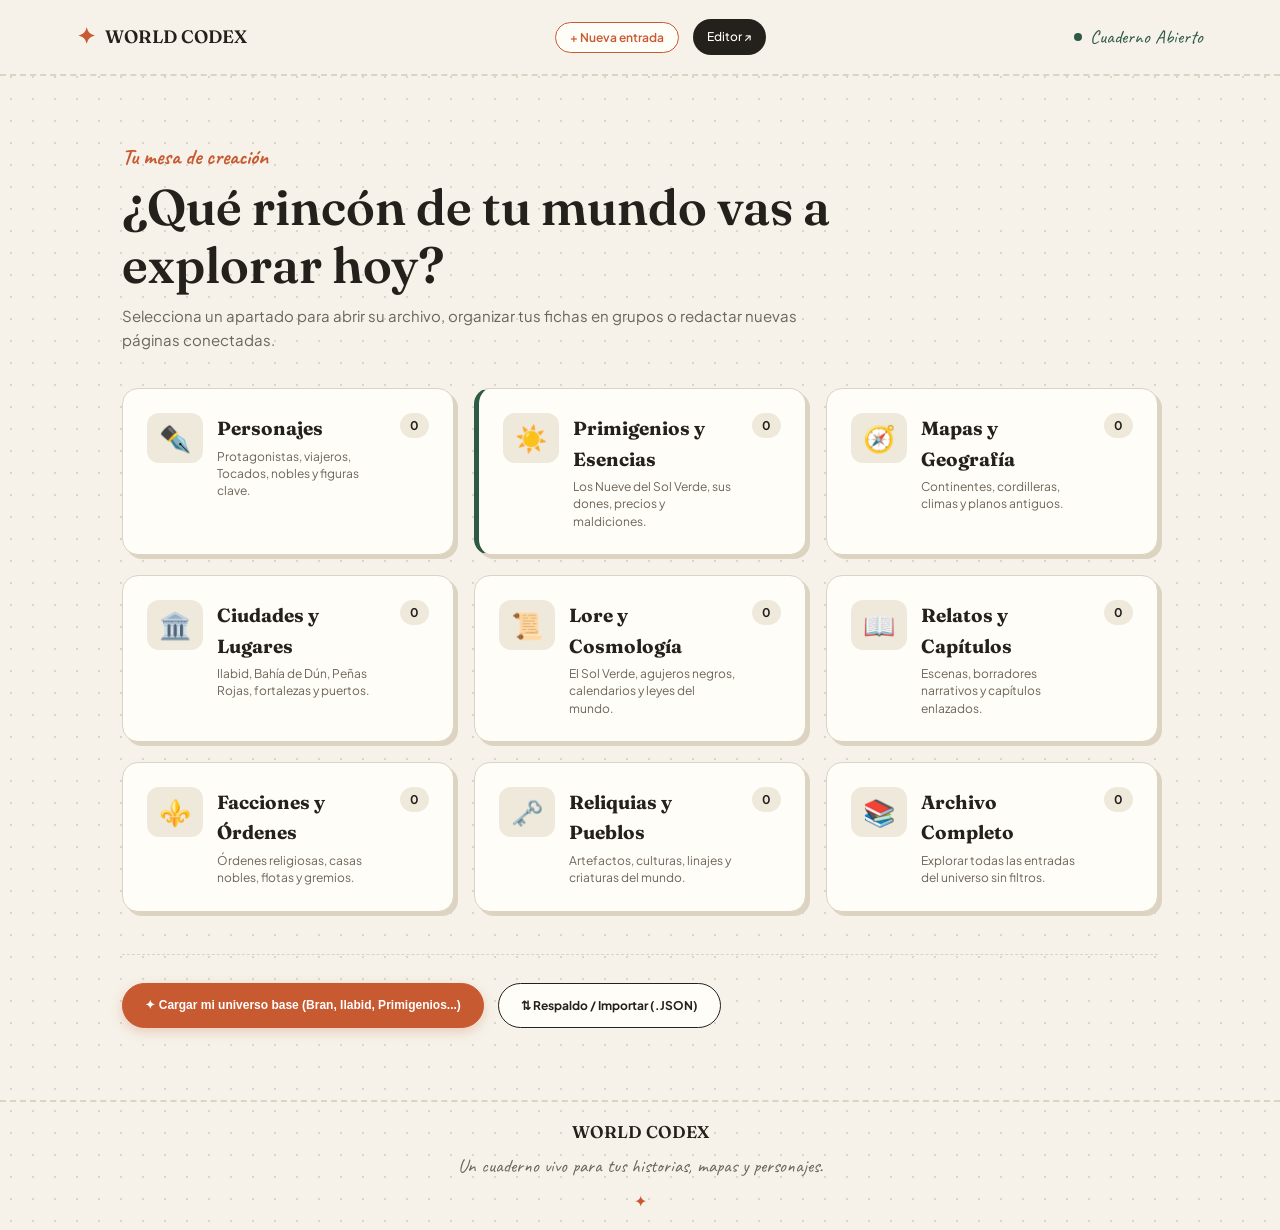
==== index.html @ 161c66da "Add files via upload" ====
<!DOCTYPE html>
<html lang="es">
<head>
    <meta charset="UTF-8">
    <meta name="viewport" content="width=device-width, initial-scale=1.0">
    <title>World Codex | Cuaderno de Mundos e Historias</title>
    <link rel="stylesheet" href="style.css">
</head>
<body>

    <div class="app-container">

        <header class="navbar">
            <a href="index.html" class="brand">
                <span class="brand-icon">✦</span>
                <span>WORLD CODEX</span>
            </a>

            <nav class="nav-links">
                <button type="button" id="global-new-entry-btn" class="nav-new-btn">+ Nueva entrada</button>
                <a href="admin.html" class="nav-admin-link">Editor ↗</a>
            </nav>

            <div class="career-status">
                <span class="status-dot"></span>
                Cuaderno Abierto
            </div>
        </header>

        <main>
            <section class="portal-section portal-standalone">
                <div class="portal-header">
                    <span class="section-overline">Tu mesa de creación</span>
                    <h1>¿Qué rincón de tu mundo vas a explorar hoy?</h1>
                    <p>Selecciona un apartado para abrir su archivo, organizar tus fichas en grupos o redactar nuevas páginas conectadas.</p>
                </div>

                <div class="portal-grid">
                    <a href="section.html?type=PERSONAJE" class="portal-card">
                        <span class="portal-icon">✒️</span>
                        <div class="portal-card-text">
                            <h3>Personajes</h3>
                            <p>Protagonistas, viajeros, Tocados, nobles y figuras clave.</p>
                        </div>
                        <span class="portal-count" id="count-PERSONAJE">0</span>
                    </a>

                    <a href="section.html?type=PRIMIGENIO" class="portal-card portal-card-cosmic">
                        <span class="portal-icon">☀️</span>
                        <div class="portal-card-text">
                            <h3>Primigenios y Esencias</h3>
                            <p>Los Nueve del Sol Verde, sus dones, precios y maldiciones.</p>
                        </div>
                        <span class="portal-count" id="count-PRIMIGENIO">0</span>
                    </a>

                    <a href="section.html?type=MAPA" class="portal-card">
                        <span class="portal-icon">🧭</span>
                        <div class="portal-card-text">
                            <h3>Mapas y Geografía</h3>
                            <p>Continentes, cordilleras, climas y planos antiguos.</p>
                        </div>
                        <span class="portal-count" id="count-MAPA">0</span>
                    </a>

                    <a href="section.html?type=CIUDAD" class="portal-card">
                        <span class="portal-icon">🏛️</span>
                        <div class="portal-card-text">
                            <h3>Ciudades y Lugares</h3>
                            <p>Ilabid, Bahía de Dún, Peñas Rojas, fortalezas y puertos.</p>
                        </div>
                        <span class="portal-count" id="count-CIUDAD">0</span>
                    </a>

                    <a href="section.html?type=LORE" class="portal-card">
                        <span class="portal-icon">📜</span>
                        <div class="portal-card-text">
                            <h3>Lore y Cosmología</h3>
                            <p>El Sol Verde, agujeros negros, calendarios y leyes del mundo.</p>
                        </div>
                        <span class="portal-count" id="count-LORE">0</span>
                    </a>

                    <a href="section.html?type=RELATO" class="portal-card">
                        <span class="portal-icon">📖</span>
                        <div class="portal-card-text">
                            <h3>Relatos y Capítulos</h3>
                            <p>Escenas, borradores narrativos y capítulos enlazados.</p>
                        </div>
                        <span class="portal-count" id="count-RELATO">0</span>
                    </a>

                    <a href="section.html?type=FACCION" class="portal-card">
                        <span class="portal-icon">⚜️</span>
                        <div class="portal-card-text">
                            <h3>Facciones y Órdenes</h3>
                            <p>Órdenes religiosas, casas nobles, flotas y gremios.</p>
                        </div>
                        <span class="portal-count" id="count-FACCION">0</span>
                    </a>

                    <a href="section.html?type=RELIQUIA" class="portal-card">
                        <span class="portal-icon">🗝️</span>
                        <div class="portal-card-text">
                            <h3>Reliquias y Pueblos</h3>
                            <p>Artefactos, culturas, linajes y criaturas del mundo.</p>
                        </div>
                        <span class="portal-count" id="count-RELIQUIA">0</span>
                    </a>

                    <a href="section.html?type=ALL" class="portal-card">
                        <span class="portal-icon">📚</span>
                        <div class="portal-card-text">
                            <h3>Archivo Completo</h3>
                            <p>Explorar todas las entradas del universo sin filtros.</p>
                        </div>
                        <span class="portal-count" id="count-ALL">0</span>
                    </a>
                </div>

                <!-- ACCIONES RÁPIDAS DEL PORTAL -->
                <div class="portal-footer-actions">
                    <button type="button" id="portal-demo-btn" class="primary-button">✦ Cargar mi universo base (Bran, Ilabid, Primigenios...)</button>
                    <a href="admin.html?tab=backup" class="secondary-button">⇅ Respaldo / Importar (.JSON)</a>
                </div>
            </section>
        </main>

        <div id="save-message" class="save-message" role="status" aria-live="polite"></div>

        <footer class="footer">
            <div class="footer-brand">WORLD CODEX</div>
            <p>Un cuaderno vivo para tus historias, mapas y personajes.</p>
            <span class="footer-symbol">✦</span>
        </footer>

    </div>

    <script src="script.js"></script>
</body>
</html>
---- style.css ----
/* =========================================
   WORLD CODEX — MULTIPAGE FIELD NOTEBOOK
========================================= */

@import url('https://fonts.googleapis.com/css2?family=Caveat:wght@500;700&family=Fraunces:ital,opsz,wght@0,9..144,400;0,9..144,600;1,9..144,400&family=Plus+Jakarta+Sans:wght@400;500;600;700&display=swap');

:root {
    --bg-paper: #f6f2e9;
    --bg-dot: rgba(44, 39, 32, 0.14);
    --surface: #fffdf8;
    --surface-alt: #efe9dc;
    --ink: #24201b;
    --muted: #6c6459;
    --accent: #c85a32;
    --accent-soft: #f5dfd5;
    --forest: #2e5a44;
    --ochre: #d99b26;
    --border: #dcd3c1;
    --shadow-soft: 0 8px 24px rgba(36, 32, 27, 0.06);
    --shadow-card: 4px 4px 0px #dcd3c1;
}

* { margin: 0; padding: 0; box-sizing: border-box; }
html { scroll-behavior: smooth; }

body {
    background-color: var(--bg-paper);
    background-image: radial-gradient(var(--bg-dot) 1.2px, transparent 1.2px);
    background-size: 22px 22px;
    color: var(--ink);
    font-family: 'Plus Jakarta Sans', sans-serif;
    line-height: 1.6;
}

a { text-decoration: none; color: inherit; }
.app-container { width: 100%; min-height: 100vh; display: flex; flex-direction: column; }
main { flex: 1; }

/* WIKI LINKS */
.wiki-link {
    display: inline-flex;
    align-items: center;
    gap: 3px;
    color: var(--accent);
    background: var(--accent-soft);
    border-bottom: 1.5px solid var(--accent);
    padding: 0 6px;
    border-radius: 5px;
    font-weight: 600;
    cursor: pointer;
    transition: all 0.18s ease;
    font-family: inherit;
    font-size: inherit;
}
.wiki-link:hover { background: var(--accent); color: #ffffff; transform: translateY(-1px); }
.wiki-link-new { color: var(--forest); background: rgba(46, 90, 68, 0.1); border-bottom: 1.5px dashed var(--forest); }
.wiki-link-new:hover { background: var(--forest); color: #ffffff; }

/* NAVIGATION */
.navbar {
    min-height: 76px;
    padding: 12px 6%;
    display: flex;
    align-items: center;
    justify-content: space-between;
    border-bottom: 2px dashed var(--border);
    background: rgba(246, 242, 233, 0.95);
    backdrop-filter: blur(6px);
    position: sticky;
    top: 0;
    z-index: 100;
}
.brand { display: flex; align-items: center; gap: 10px; font-family: 'Fraunces', serif; font-size: 18px; font-weight: 600; color: var(--ink); }
.brand-icon { color: var(--accent); font-size: 22px; }
.nav-links { display: flex; gap: 14px; align-items: center; flex-wrap: wrap; }
.nav-links a { color: var(--muted); font-size: 13px; font-weight: 500; transition: 0.2s; }
.nav-links a:hover { color: var(--accent); }
.career-status { display: flex; align-items: center; gap: 8px; font-family: 'Caveat', cursive; font-size: 19px; color: var(--forest); }
.status-dot { width: 8px; height: 8px; border-radius: 50%; background: var(--forest); }

.admin-player-switcher { display: flex; align-items: center; gap: 10px; flex-wrap: wrap; }
.switcher-label { font-family: 'Caveat', cursive; font-size: 19px; color: var(--muted); }
.admin-header-select {
    background: var(--surface); color: var(--ink); border: 1.5px solid var(--ink);
    padding: 8px 14px; border-radius: 10px; font-family: 'Plus Jakarta Sans', sans-serif;
    font-size: 13px; font-weight: 600; cursor: pointer; outline: none; max-width: 240px;
}

.nav-admin-link { background: var(--ink); color: var(--surface) !important; padding: 8px 14px; border-radius: 999px; font-size: 12px !important; font-weight: 600; }
.nav-admin-link:hover { background: var(--accent); color: #fff !important; }
.nav-new-btn {
    background: var(--surface); color: var(--accent); border: 1.5px solid var(--accent);
    padding: 7px 14px; border-radius: 999px; font-family: 'Plus Jakarta Sans', sans-serif;
    font-size: 12px; font-weight: 600; cursor: pointer; transition: 0.2s;
}
.nav-new-btn:hover { background: var(--accent); color: #fff; }

/* PORTAL DE ENTRADA */
.portal-section { padding: 64px 8% 72px 8%; }
.portal-standalone { max-width: 1240px; margin: 0 auto; }
.portal-header { max-width: 720px; margin-bottom: 36px; }
.portal-header h1 { font-family: 'Fraunces', serif; font-size: clamp(30px, 4.4vw, 50px); font-weight: 600; line-height: 1.15; color: var(--ink); margin-top: 4px; }
.portal-header p { margin-top: 10px; color: var(--muted); font-size: 15px; }

.portal-grid {
    display: grid;
    grid-template-columns: repeat(auto-fit, minmax(260px, 1fr));
    gap: 20px;
}

.portal-card {
    background: var(--surface);
    border: 1.5px solid var(--border);
    border-radius: 16px;
    padding: 24px;
    display: flex;
    align-items: flex-start;
    gap: 14px;
    cursor: pointer;
    box-shadow: var(--shadow-card);
    transition: all 0.22s ease;
    position: relative;
}
.portal-card:hover { transform: translateY(-4px); border-color: var(--accent); background: #fffaf4; }
.portal-card-cosmic { border-left: 5px solid var(--forest); }
.portal-icon { font-size: 26px; line-height: 1; background: var(--surface-alt); padding: 12px; border-radius: 12px; flex-shrink: 0; }
.portal-card-text { flex: 1; }
.portal-card-text h3 { font-family: 'Fraunces', serif; font-size: 19px; color: var(--ink); margin-bottom: 4px; }
.portal-card-text p { font-size: 12px; color: var(--muted); line-height: 1.45; }
.portal-count { background: var(--surface-alt); color: var(--ink); font-size: 12px; font-weight: 700; padding: 3px 10px; border-radius: 999px; }
.portal-card:hover .portal-count { background: var(--accent); color: #fff; }

.portal-footer-actions {
    margin-top: 42px;
    padding-top: 28px;
    border-top: 1.5px dashed var(--border);
    display: flex;
    gap: 14px;
    flex-wrap: wrap;
}

/* SECTIONS & HEADINGS */
section:not(.hero):not(.portal-section) { padding: 64px 8%; }
.section-heading { margin-bottom: 32px; }
.section-overline { font-family: 'Caveat', cursive; font-size: 22px; color: var(--accent); font-weight: 700; display: block; }
.section-page-title { font-family: 'Fraunces', serif; font-size: clamp(32px, 4.5vw, 48px); font-weight: 600; color: var(--ink); margin-top: 2px; }
.section-heading h2 { margin-top: 2px; font-family: 'Fraunces', serif; font-size: 30px; font-weight: 600; color: var(--ink); }
.section-heading p { margin-top: 8px; color: var(--muted); font-size: 14px; }
.section-heading code { background: var(--surface-alt); padding: 2px 6px; border-radius: 4px; color: var(--accent); font-weight: 600; }

/* GRUPOS Y TARJETAS */
.roster-toolbar { display: flex; justify-content: space-between; align-items: center; flex-wrap: wrap; gap: 16px; margin-bottom: 32px; }
.players-actions, .roster-filters { display: flex; gap: 10px; flex-wrap: wrap; }

.roster-search-input, .roster-filter-select {
    background: var(--surface); border: 1.5px solid var(--border); color: var(--ink);
    padding: 11px 16px; border-radius: 999px; font-family: 'Plus Jakarta Sans', sans-serif; font-size: 13px; outline: none;
}
.roster-search-input:focus, .roster-filter-select:focus { border-color: var(--accent); }

.group-block {
    margin-bottom: 42px;
    padding: 26px;
    background: rgba(255, 253, 248, 0.65);
    border: 1.5px dashed var(--border);
    border-radius: 18px;
}

.group-block-header {
    display: flex;
    justify-content: space-between;
    align-items: center;
    flex-wrap: wrap;
    gap: 12px;
    margin-bottom: 20px;
    padding-bottom: 12px;
    border-bottom: 1.5px solid var(--border);
}

.group-block-title { display: flex; align-items: center; gap: 10px; font-family: 'Fraunces', serif; font-size: 22px; color: var(--ink); }
.group-count-badge { font-family: 'Plus Jakarta Sans', sans-serif; font-size: 12px; background: var(--forest); color: #fff; padding: 2px 10px; border-radius: 999px; }
.group-add-btn { background: var(--surface); border: 1px solid var(--border); color: var(--ink); padding: 6px 14px; border-radius: 999px; font-size: 12px; font-weight: 600; cursor: pointer; transition: 0.2s; }
.group-add-btn:hover { border-color: var(--accent); color: var(--accent); }

.players-container { display: grid; grid-template-columns: repeat(auto-fill, minmax(260px, 1fr)); gap: 20px; }

.player-roster-card {
    background: var(--surface);
    border: 1.5px solid var(--border);
    border-radius: 14px;
    padding: 20px;
    box-shadow: var(--shadow-card);
    transition: 0.25s;
    display: flex;
    flex-direction: column;
}
.player-roster-card:hover { transform: translateY(-4px); border-color: var(--accent); }

.roster-card-top { display: flex; gap: 14px; align-items: center; margin-bottom: 12px; }
.roster-mini-thumb { width: 54px; height: 54px; border-radius: 10px; object-fit: cover; border: 1px solid var(--border); background: var(--surface-alt); flex-shrink: 0; }
.roster-header { display: flex; justify-content: space-between; align-items: center; font-size: 11px; font-weight: 700; color: var(--forest); margin-bottom: 4px; gap: 8px; }
.player-roster-card h3 { font-family: 'Fraunces', serif; font-size: 19px; color: var(--ink); line-height: 1.2; }
.roster-meta { font-size: 12px; color: var(--muted); margin-bottom: 10px; }

.roster-tags-row { display: flex; gap: 6px; flex-wrap: wrap; margin-bottom: 14px; }
.roster-group-tag { display: inline-block; font-size: 11px; background: var(--surface-alt); color: var(--ink); padding: 2px 10px; border-radius: 999px; font-weight: 600; }
.roster-canon-tag { display: inline-block; font-size: 11px; background: #fcf6d8; color: #7a5c12; border: 1px solid #e3d38b; padding: 2px 9px; border-radius: 999px; font-weight: 600; }

.roster-actions { display: flex; align-items: center; gap: 8px; margin-top: auto; flex-wrap: wrap; }
.select-player-btn { background: var(--ink); color: #fff; border: none; padding: 7px 14px; border-radius: 999px; cursor: pointer; font-size: 12px; font-weight: 600; transition: 0.2s; }
.select-player-btn:hover { background: var(--accent); }
.move-group-btn { background: var(--surface-alt); color: var(--ink); border: 1px solid var(--border); padding: 7px 11px; border-radius: 999px; cursor: pointer; font-size: 11px; font-weight: 600; }
.move-group-btn:hover { border-color: var(--ink); }
.delete-player-btn { background: transparent; color: #b84438; border: 1px solid rgba(184, 68, 56, 0.35); padding: 6px 10px; border-radius: 999px; cursor: pointer; font-size: 11px; margin-left: auto; }
.delete-player-btn:hover { background: #b84438; color: white; }

/* HERO / FICHA INDIVIDUAL */
.hero { position: relative; overflow: hidden; display: flex; align-items: center; padding: 60px 8%; border-bottom: 2px dashed var(--border); }
.hero-layout { position: relative; z-index: 2; width: 100%; display: flex; align-items: center; justify-content: space-between; gap: 48px; }
.hero-content { max-width: 720px; flex: 1; }
.hero-top-meta { display: flex; align-items: center; gap: 10px; flex-wrap: wrap; margin-bottom: 16px; }
.hero-label { background: var(--forest); color: #fff; font-size: 11px; font-weight: 700; letter-spacing: 1.5px; padding: 5px 12px; border-radius: 999px; }
.group-pill { background: var(--surface-alt); color: var(--ink); border: 1px solid var(--border); font-size: 11px; font-weight: 700; padding: 4px 12px; border-radius: 999px; }
.canon-pill { background: #fcf6d8; color: #6e520f; border: 1px solid #d9c573; font-size: 11px; font-weight: 700; padding: 4px 12px; border-radius: 999px; }
.career-status-pill { font-family: 'Caveat', cursive; font-size: 19px; padding: 2px 14px; border-radius: 999px; border: 1.5px solid var(--accent); color: var(--accent); background: var(--accent-soft); font-weight: 700; }

.hero h1 { font-family: 'Fraunces', serif; font-size: clamp(36px, 5.2vw, 64px); font-weight: 600; line-height: 1.1; color: var(--ink); }
.hero-subtitle { margin-top: 10px; font-family: 'Caveat', cursive; font-size: 26px; color: var(--accent); }

.club-journey-bar {
    margin-top: 22px; padding: 12px 18px; background: var(--surface); border: 1.5px solid var(--border);
    border-left: 4px solid var(--ochre); border-radius: 12px; display: flex; align-items: center; gap: 12px; flex-wrap: wrap;
}
.journey-label { font-size: 11px; font-weight: 700; color: var(--muted); }
.journey-clubs { display: flex; align-items: center; gap: 8px; flex-wrap: wrap; font-size: 13px; font-weight: 600; }
.journey-arrow { color: var(--accent); font-weight: 700; }

.hero-portrait-frame {
    flex-shrink: 0; width: 280px; height: 350px; background: #ffffff; border: 1.5px solid var(--border);
    border-radius: 6px; padding: 14px 14px 44px 14px; box-shadow: 0 14px 30px rgba(36, 32, 27, 0.12);
    transform: rotate(2deg); transition: transform 0.3s ease; position: relative;
}
.hero-portrait-frame::before {
    content: ""; position: absolute; top: -12px; left: 50%; transform: translateX(-50%) rotate(-3deg);
    width: 90px; height: 24px; background: rgba(217, 155, 38, 0.35); z-index: 5;
}
.hero-portrait-frame:hover { transform: rotate(0deg) scale(1.02); }
.portrait-inner { position: relative; width: 100%; height: 100%; overflow: hidden; border-radius: 3px; background: var(--surface-alt); }
.player-portrait-img { width: 100%; height: 100%; object-fit: cover; }
.portrait-corner-number { position: absolute; bottom: -36px; right: 6px; font-family: 'Caveat', cursive; font-size: 22px; font-weight: 700; color: var(--muted); }

.player-details {
    display: grid; grid-template-columns: repeat(auto-fit, minmax(150px, 1fr)); gap: 16px; margin-top: 32px;
    background: var(--surface); padding: 18px 22px; border-radius: 14px; border: 1.5px solid var(--border); box-shadow: var(--shadow-card);
}
.detail { display: flex; flex-direction: column; gap: 4px; }
.detail-label { font-size: 10px; font-weight: 700; letter-spacing: 1px; color: var(--muted); }
.detail-value { font-size: 14px; font-weight: 600; color: var(--ink); }
.club-badge-wrapper { display: flex; align-items: center; gap: 8px; }
.club-logo { width: 22px; height: 22px; object-fit: contain; }

.hero-buttons { display: flex; gap: 12px; margin-top: 32px; flex-wrap: wrap; }
.primary-button, .secondary-button {
    padding: 12px 22px; font-size: 12px; font-weight: 700; border-radius: 999px; transition: 0.2s; cursor: pointer;
    display: inline-flex; align-items: center; justify-content: center;
}
.primary-button { background: var(--accent); color: #ffffff !important; border: 1.5px solid var(--accent); box-shadow: 0 4px 12px rgba(200, 90, 50, 0.25); }
.primary-button:hover { background: #b14b26; transform: translateY(-2px); }
.secondary-button { background: var(--surface); border: 1.5px solid var(--ink); color: var(--ink); }
.secondary-button:hover { background: var(--ink); color: var(--surface); }

.hero-number {
    position: absolute; right: 4%; bottom: -30px; font-family: 'Fraunces', serif;
    font-size: clamp(140px, 20vw, 280px); font-weight: 600; line-height: 1; color: rgba(36, 32, 27, 0.04); pointer-events: none;
}

/* LORE, ATTRIBUTES, GALLERY, TIMELINE, HONORS */
.lore-section, .statistics-section, .gallery-section, .career-section { border-bottom: 2px dashed var(--border); }
.lore-grid { display: grid; grid-template-columns: repeat(2, 1fr); gap: 24px; }
.lore-card { background: var(--surface); border: 1.5px solid var(--border); border-radius: 14px; padding: 30px; box-shadow: var(--shadow-card); }
.lore-card-wide { grid-column: 1 / -1; border-left: 5px solid var(--forest); }
.lore-card-secret { background: #fcf6d8; border: 1.5px solid #e3d38b; box-shadow: 4px 6px 0px #e3d38b; transform: rotate(-0.6deg); }
.lore-tag { font-size: 11px; font-weight: 700; letter-spacing: 1px; color: var(--accent); display: block; margin-bottom: 6px; }
.lore-card h3 { font-family: 'Fraunces', serif; font-size: 21px; color: var(--ink); margin-bottom: 14px; }
.lore-prose { color: #3a342c; font-size: 15px; line-height: 1.85; white-space: pre-line; }

.statistics-grid { display: grid; grid-template-columns: repeat(4, 1fr); gap: 18px; }
.stat-card { min-height: 165px; padding: 24px; display: flex; flex-direction: column; align-items: center; justify-content: center; background: var(--surface); border: 1.5px solid var(--border); border-radius: 14px; box-shadow: var(--shadow-card); }
.stat-icon { font-size: 22px; color: var(--accent); }
.stat-number { margin-top: 10px; font-family: 'Fraunces', serif; font-size: 38px; font-weight: 600; color: var(--ink); }
.stat-label { margin-top: 6px; font-size: 11px; font-weight: 700; letter-spacing: 1px; color: var(--muted); text-align: center; }

.chart-wrapper { margin-top: 34px; }
.chart-header h3 { font-family: 'Fraunces', serif; font-size: 21px; margin-bottom: 18px; }
.attribute-bars-container { background: var(--surface); border: 1.5px solid var(--border); border-radius: 14px; padding: 26px; display: flex; flex-direction: column; gap: 18px; box-shadow: var(--shadow-card); }
.attr-bar-row { display: flex; flex-direction: column; gap: 6px; }
.attr-bar-meta { display: flex; justify-content: space-between; font-size: 13px; font-weight: 600; }
.attr-bar-meta span:last-child { color: var(--accent); }
.attr-bar-track { width: 100%; height: 10px; background: var(--surface-alt); border-radius: 999px; overflow: hidden; }
.attr-bar-fill { height: 100%; background: linear-gradient(90deg, var(--ochre), var(--accent)); border-radius: 999px; transition: width 0.5s ease; }

.gallery-grid { display: grid; grid-template-columns: repeat(auto-fill, minmax(260px, 1fr)); gap: 24px; }
.gallery-card { background: #ffffff; border: 1.5px solid var(--border); border-radius: 8px; padding: 12px 12px 18px 12px; box-shadow: 0 10px 24px rgba(36, 32, 27, 0.08); display: flex; flex-direction: column; transition: 0.25s ease; }
.gallery-card:nth-child(odd) { transform: rotate(-0.8deg); }
.gallery-card:nth-child(even) { transform: rotate(0.8deg); }
.gallery-card:hover { transform: rotate(0deg) translateY(-5px); border-color: var(--accent); }
.gallery-img-wrapper { position: relative; width: 100%; height: 220px; background: var(--surface-alt); border-radius: 4px; cursor: zoom-in; overflow: hidden; }
.gallery-img-wrapper img { width: 100%; height: 100%; object-fit: cover; transition: transform 0.35s ease; }
.gallery-category-badge { position: absolute; top: 10px; left: 10px; background: var(--surface); border: 1px solid var(--ink); color: var(--ink); font-size: 11px; font-weight: 700; padding: 3px 10px; border-radius: 999px; }
.gallery-card-body { padding-top: 14px; display: flex; flex-direction: column; flex: 1; }
.gallery-card-body h3 { font-family: 'Fraunces', serif; font-size: 17px; color: var(--ink); margin-bottom: 4px; }
.gallery-card-body p { font-family: 'Caveat', cursive; font-size: 19px; color: var(--muted); line-height: 1.3; margin-bottom: 12px; flex: 1; }

.season-container { display: grid; grid-template-columns: repeat(auto-fit, minmax(280px, 1fr)); gap: 20px; }
.season-card { background: var(--surface); border: 1.5px solid var(--border); border-top: 4px solid var(--forest); border-radius: 12px; padding: 24px; box-shadow: var(--shadow-card); display: flex; flex-direction: column; }
.timeline-era-badge { font-family: 'Caveat', cursive; font-size: 20px; color: var(--accent); font-weight: 700; margin-bottom: 4px; }
.season-card h3 { font-family: 'Fraunces', serif; color: var(--ink); margin-bottom: 6px; font-size: 19px; }
.season-stats { color: var(--forest); font-size: 12px; font-weight: 600; margin-bottom: 12px; }
.timeline-desc { color: #3a342c; font-size: 14px; line-height: 1.65; margin-bottom: 16px; flex: 1; }

.trophy-container { display: grid; grid-template-columns: repeat(auto-fit, minmax(230px, 1fr)); gap: 20px; }
.trophy-card { position: relative; background: var(--surface); border: 1.5px solid var(--border); border-radius: 14px; padding: 24px; text-align: center; box-shadow: var(--shadow-card); display: flex; flex-direction: column; align-items: center; }
.trophy-image { width: 64px; height: 64px; object-fit: contain; margin-bottom: 12px; }
.trophy-card h3 { color: var(--ink); margin-bottom: 6px; font-family: 'Fraunces', serif; font-size: 18px; }
.trophy-years-list { font-family: 'Caveat', cursive; color: var(--accent); font-size: 20px; font-weight: 700; margin-bottom: 4px; }
.trophy-clubs-list { color: var(--muted); font-size: 13px; margin-bottom: 14px; }

.delete-trophy { background: transparent; color: #b84438; border: 1px solid rgba(184, 68, 56, 0.35); padding: 6px 14px; border-radius: 999px; cursor: pointer; font-size: 12px; transition: 0.2s; }
.delete-trophy:hover { background: #b84438; color: white; }

/* COMPARISON PANEL */
.comparison-panel { margin-top: 44px; background: var(--surface); border: 1.5px solid var(--border); border-radius: 16px; padding: 28px; box-shadow: var(--shadow-card); }
.comparison-header { display: flex; justify-content: space-between; align-items: center; flex-wrap: wrap; gap: 16px; margin-bottom: 20px; padding-bottom: 16px; border-bottom: 1.5px dashed var(--border); }
.comparison-header h3 { font-family: 'Fraunces', serif; font-size: 22px; }
.comparison-selectors { display: flex; align-items: center; gap: 10px; flex-wrap: wrap; }
.vs-badge { font-family: 'Caveat', cursive; font-weight: 700; color: var(--accent); font-size: 24px; }
.comparison-row { display: grid; grid-template-columns: 1fr 180px 1fr; align-items: center; padding: 12px; border-bottom: 1px solid var(--surface-alt); gap: 12px; }
.comp-val-left { text-align: right; font-family: 'Fraunces', serif; font-size: 20px; color: var(--muted); }
.comp-val-right { text-align: left; font-family: 'Fraunces', serif; font-size: 20px; color: var(--muted); }
.comp-winner { color: var(--accent); font-weight: 700; }
.comp-metric-name { text-align: center; font-size: 12px; font-weight: 600; color: var(--ink); }

/* ADMIN & CONSTRUCTOR DE CALENDARIO */
.calendar-builder-box {
    background: var(--bg-paper);
    border: 1.5px dashed var(--forest);
    border-radius: 12px;
    padding: 18px;
    margin-bottom: 22px;
}

.calendar-builder-grid {
    display: grid;
    grid-template-columns: repeat(auto-fit, minmax(160px, 1fr));
    gap: 10px;
    margin-top: 10px;
    align-items: center;
}

.calendar-builder-grid select,
.calendar-builder-grid input {
    padding: 10px 12px;
    background: var(--surface);
    border: 1.5px solid var(--border);
    border-radius: 8px;
    font-family: 'Plus Jakarta Sans', sans-serif;
    font-size: 13px;
    color: var(--ink);
}

.admin-tabs { display: flex; gap: 10px; flex-wrap: wrap; margin-bottom: 26px; }
.admin-tab-btn { background: var(--surface); color: var(--muted); border: 1.5px solid var(--border); padding: 10px 18px; border-radius: 999px; font-family: 'Plus Jakarta Sans', sans-serif; font-size: 13px; font-weight: 600; cursor: pointer; }
.admin-tab-btn.active { background: var(--ink); color: var(--surface); border-color: var(--ink); }
.admin-tab-panel { display: none; }
.admin-tab-panel.active { display: block; }
.admin-card { background: var(--surface); border: 1.5px solid var(--border); border-radius: 16px; padding: 32px; margin-bottom: 24px; box-shadow: var(--shadow-card); }
.admin-card h3 { font-family: 'Fraunces', serif; color: var(--ink); font-size: 22px; margin-bottom: 18px; }
.form-description { color: var(--muted); font-size: 13px; margin-top: -10px; margin-bottom: 20px; }
.form-grid { display: grid; grid-template-columns: repeat(2, minmax(0, 1fr)); gap: 18px; margin-bottom: 20px; }
.form-grid-single { display: flex; flex-direction: column; gap: 16px; margin-bottom: 22px; }
.form-grid label, .form-grid-single label { display: flex; flex-direction: column; gap: 6px; color: var(--ink); font-size: 13px; font-weight: 600; }
.form-grid input, .form-grid select, .form-grid-single input, .form-grid-single textarea { width: 100%; padding: 12px 14px; background: var(--bg-paper); border: 1.5px solid var(--border); color: var(--ink); border-radius: 10px; font-family: 'Plus Jakarta Sans', sans-serif; font-size: 14px; outline: none; }
.form-grid-single textarea { resize: vertical; line-height: 1.6; }
.admin-form-actions { display: flex; gap: 12px; flex-wrap: wrap; }
.admin-button { padding: 13px 24px; background: var(--accent); color: #fff; border: none; border-radius: 999px; cursor: pointer; font-size: 12px; font-weight: 700; }
.admin-managed-list-wrapper { margin-top: 28px; padding-top: 22px; border-top: 1.5px dashed var(--border); }
.admin-managed-list-wrapper h4 { font-size: 12px; letter-spacing: 1px; text-transform: uppercase; color: var(--forest); margin-bottom: 14px; }
.admin-managed-list { display: flex; flex-direction: column; gap: 10px; }
.admin-list-item { display: flex; justify-content: space-between; align-items: center; gap: 12px; flex-wrap: wrap; background: var(--bg-paper); border: 1px solid var(--border); padding: 12px 16px; border-radius: 10px; }
.admin-list-item-info strong { color: var(--ink); font-size: 14px; display: block; }
.admin-list-item-info span { color: var(--muted); font-size: 12px; }
.admin-gallery-preview-grid { display: grid; grid-template-columns: repeat(auto-fill, minmax(180px, 1fr)); gap: 14px; }
.admin-gallery-thumb { background: #fff; border: 1.5px solid var(--border); border-radius: 10px; overflow: hidden; display: flex; flex-direction: column; }
.admin-gallery-thumb img { width: 100%; height: 120px; object-fit: cover; }
.admin-gallery-thumb-info { padding: 10px; display: flex; flex-direction: column; gap: 6px; }
.danger-button-sm { background: transparent; color: #b84438; border: 1.5px solid rgba(184, 68, 56, 0.4); border-radius: 999px; padding: 7px 14px; font-size: 12px; cursor: pointer; font-weight: 600; }
.danger-button-sm:hover { background: #b84438; color: #fff; }

.empty-roster-menu { background: var(--surface); border: 2px dashed var(--accent); border-radius: 16px; padding: 46px 28px; text-align: center; max-width: 620px; margin: 10px auto; }
.empty-icon { display: block; font-size: 28px; color: var(--accent); margin-bottom: 10px; }
.empty-roster-menu h3 { font-family: 'Fraunces', serif; font-size: 24px; margin-bottom: 8px; }
.empty-roster-menu p { color: var(--muted); font-size: 14px; margin-bottom: 22px; }
.quick-create-form { display: flex; gap: 10px; justify-content: center; flex-wrap: wrap; }
.quick-create-form input { flex: 1; min-width: 240px; padding: 12px 16px; background: var(--bg-paper); border: 1.5px solid var(--border); border-radius: 999px; }

.modal-backdrop { position: fixed; inset: 0; background: rgba(36, 32, 27, 0.75); backdrop-filter: blur(4px); z-index: 10000; display: none; align-items: center; justify-content: center; padding: 20px; }
.modal-backdrop.open { display: flex; }
.lightbox-content { position: relative; max-width: 900px; width: 100%; background: var(--surface); border: 2px solid var(--ink); border-radius: 12px; overflow: hidden; }
.lightbox-close { position: absolute; top: 14px; right: 14px; background: var(--surface); border: 1.5px solid var(--ink); width: 36px; height: 36px; border-radius: 999px; cursor: pointer; z-index: 10; }
.lightbox-content img { width: 100%; max-height: 72vh; object-fit: contain; background: #1c1915; display: block; }
.lightbox-caption { padding: 18px 24px; border-top: 1.5px solid var(--border); }

.save-message { position: fixed; bottom: 24px; right: 24px; z-index: 9999; background: var(--ink); color: var(--surface); border-left: 5px solid var(--ochre); padding: 14px 22px; border-radius: 12px; font-size: 13px; font-weight: 600; opacity: 0; transform: translateY(18px); pointer-events: none; transition: 0.3s ease; }
.save-message.show { opacity: 1; transform: translateY(0); }
.save-message.toast-error { border-left-color: #d9534f; }

.footer { min-height: 130px; border-top: 2px dashed var(--border); display: flex; flex-direction: column; align-items: center; justify-content: center; gap: 6px; }
.footer-brand { font-family: 'Fraunces', serif; font-size: 17px; font-weight: 600; }
.footer p { font-family: 'Caveat', cursive; color: var(--muted); font-size: 19px; }
.footer-symbol { color: var(--accent); }

@media (max-width: 960px) {
    .hero-layout { flex-direction: column; align-items: flex-start; }
    .hero-portrait-frame { width: 230px; height: 290px; }
    .career-status, .switcher-label { display: none; }
    .statistics-grid, .lore-grid { grid-template-columns: 1fr; }
}
@media (max-width: 600px) {
    .navbar { height: auto; padding: 16px 5%; flex-direction: column; gap: 12px; position: static; }
    .nav-links { justify-content: center; }
    .form-grid { grid-template-columns: 1fr; }
}
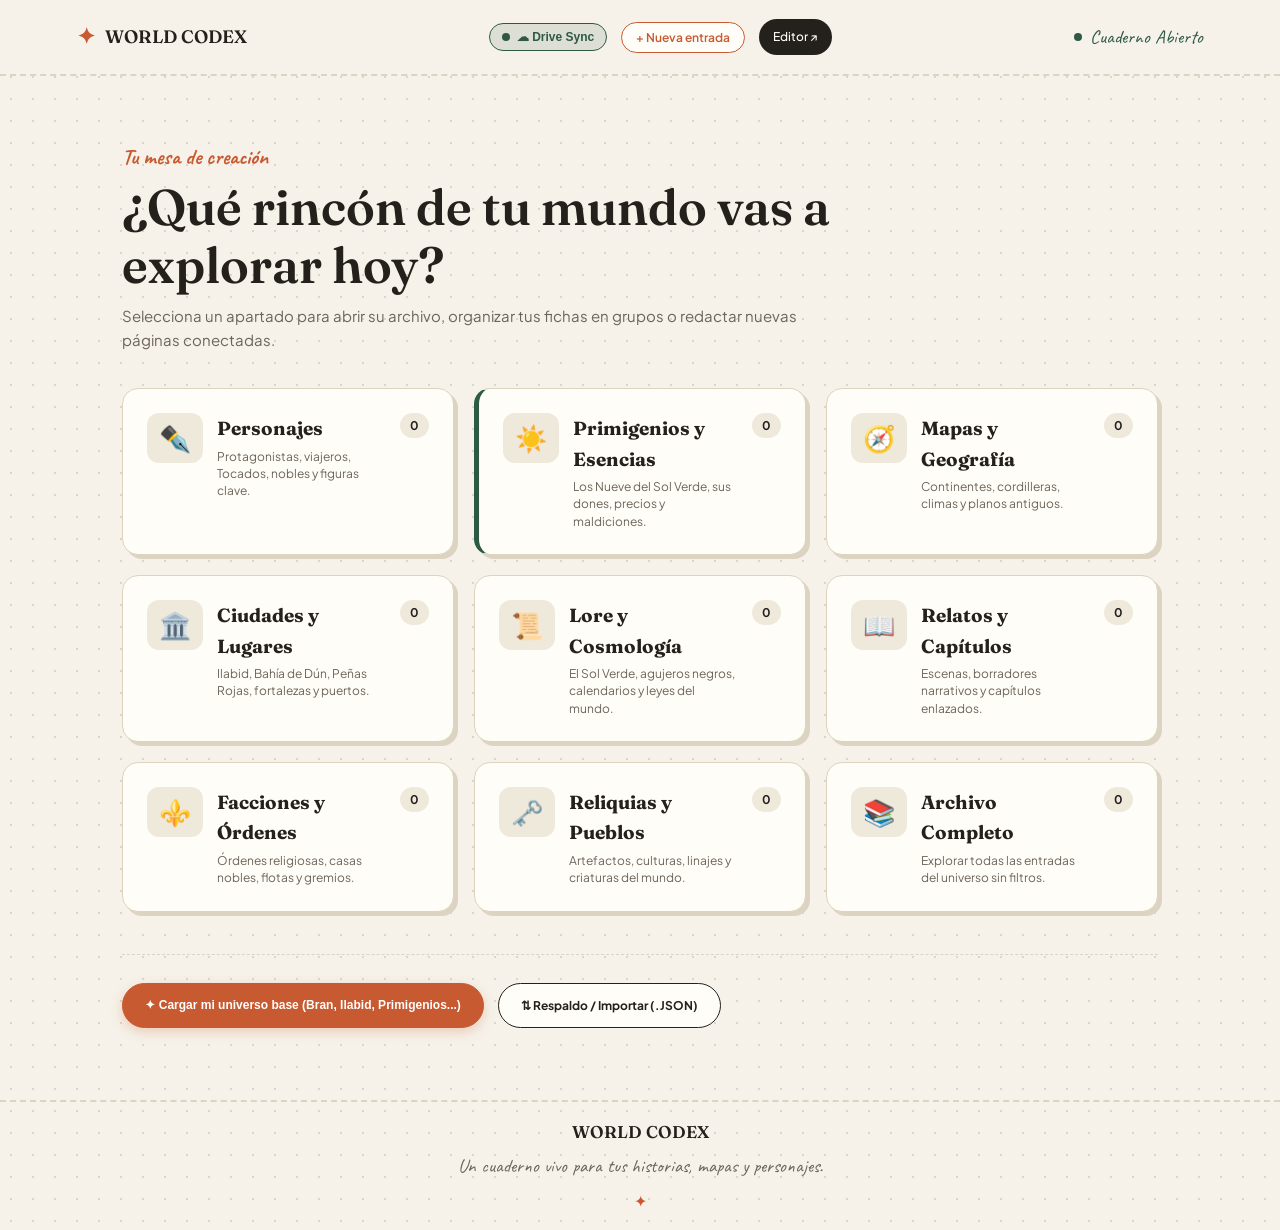
==== commit d6b27687: "Add files via upload" ====
--- a/index.html
+++ b/index.html
@@ -17,6 +17,7 @@
             </a>
 
             <nav class="nav-links">
+                <div id="cloud-sync-widget" class="cloud-sync-widget"></div>
                 <button type="button" id="global-new-entry-btn" class="nav-new-btn">+ Nueva entrada</button>
                 <a href="admin.html" class="nav-admin-link">Editor ↗</a>
             </nav>
@@ -136,6 +137,7 @@
 
     </div>
 
+    <script src="apps-script-config.js"></script>
     <script src="script.js"></script>
 </body>
 </html>
--- a/style.css
+++ b/style.css
@@ -429,4 +429,50 @@
     .navbar { height: auto; padding: 16px 5%; flex-direction: column; gap: 12px; position: static; }
     .nav-links { justify-content: center; }
     .form-grid { grid-template-columns: 1fr; }
+}
+/* =========================================
+   SYNC WIDGET (GOOGLE APPS SCRIPT)
+========================================= */
+
+.cloud-sync-widget {
+    display: inline-flex;
+    align-items: center;
+    gap: 8px;
+}
+
+.cloud-status-pill {
+    display: inline-flex;
+    align-items: center;
+    gap: 7px;
+    background: rgba(46, 90, 68, 0.12);
+    border: 1.5px solid var(--forest);
+    color: var(--forest);
+    padding: 6px 12px;
+    border-radius: 999px;
+    font-size: 12px;
+    font-weight: 700;
+    cursor: pointer;
+    transition: 0.2s;
+}
+
+.cloud-status-pill:hover {
+    background: var(--forest);
+    color: #ffffff;
+}
+
+.cloud-dot {
+    width: 8px;
+    height: 8px;
+    border-radius: 50%;
+    background: var(--forest);
+}
+
+.cloud-dot.syncing {
+    background: var(--ochre);
+    animation: pulseSync 1s infinite alternate;
+}
+
+@keyframes pulseSync {
+    from { opacity: 0.4; transform: scale(0.85); }
+    to { opacity: 1; transform: scale(1.2); }
 }
